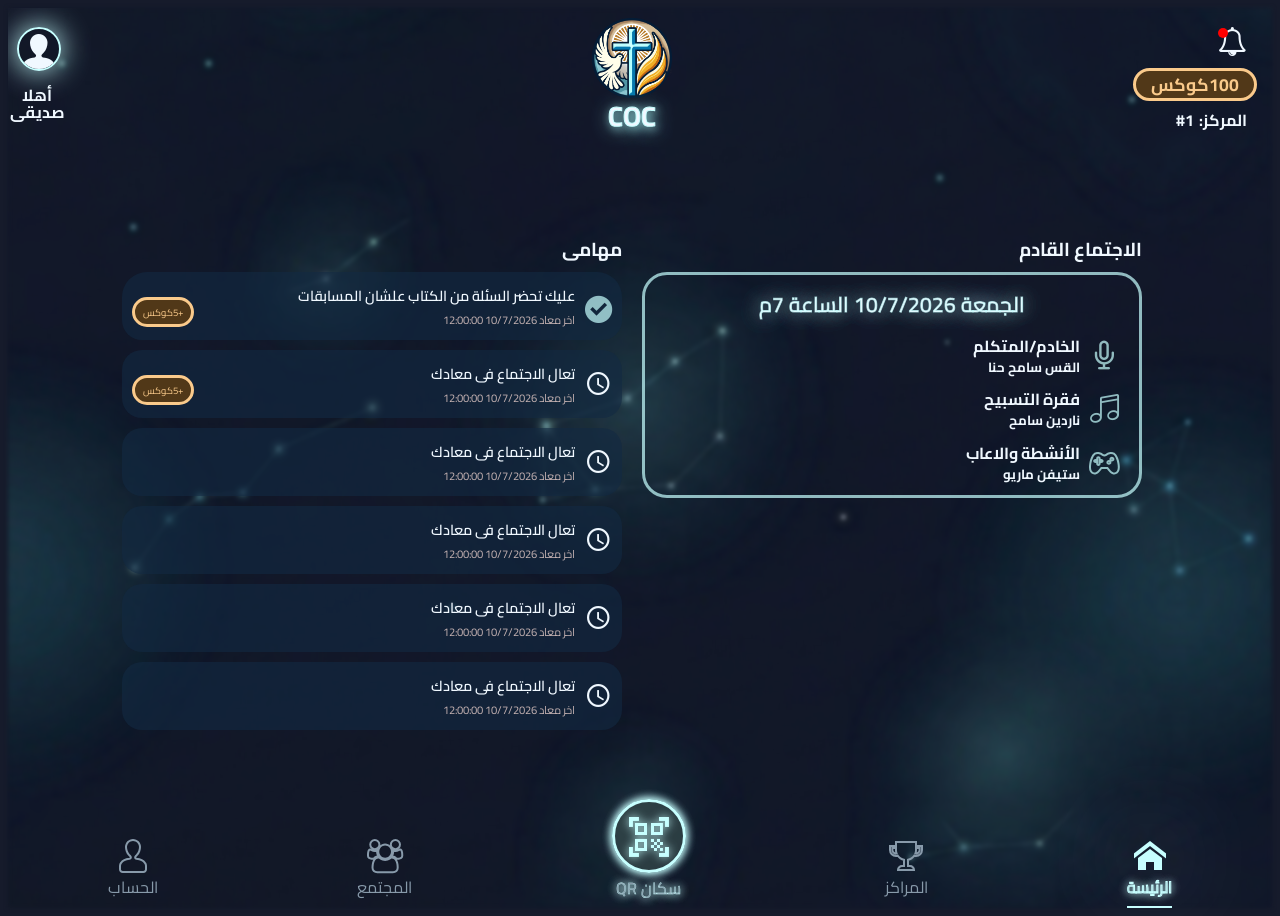
==== index.html @ 195e70ab "split pages separate each page in single file and reorder the code to match the new changes some upd" ====
<!DOCTYPE html>
<html lang="en">

<head>
  <meta charset="UTF-8">
  <meta name="viewport" content="width=device-width, initial-scale=1.0, maximum-scale=1.0, user-scalable=no">
  <title>COC Youth Meeting</title>
  <meta lang="ar">
  <meta dir="rtl">
  <link rel="stylesheet" href="assets/css/index.css">
  <link rel="stylesheet" href="assets/icons/style.css">
  <script type="module" src="assets/js/index.js" defer></script>
</head>

<body>
  <section id="MainContainer">
    <homePage id="homePage">
      <header>
        <div>
          <div id="userProfilePic" class="icon-user">
            <img src="" alt="user profile picture" hidden>
          </div>
          <h2 id="welcome-name-header">أهلا <div id='userName'>صديقى</div>
          </h2>
        </div>
        <div>
          <img src="assets/pic/new coc logo.png" alt="coc logo">
          <h2>COC</h2>
        </div>
        <div>
          <div class="icon-bell unreaded" id="notificationIcon"></div>
          <div id="notificationContainer">
            <h4>الاشعارات</h4>
            <div id="notifications">
              <div class="notification unreaded">
                <div class="icon-bell"></div>
                <div class="notficationData">
                  <h5>متنساش معاد الاجتماع</h5>
                  <p>الاجتماع المرة الجاية الساعة 7 متتاخرش وهات اصحابك عندنا فقرة تسبيح وصلاه وكلمة وكمان انشطة والعاب
                    ونطلع النادى بعد الاجتماع</p>
                  <p>3/6/2005 12:00:00pm</p>
                </div>
              </div>
              <div class="notification">
                <div class="icon-bell"></div>
                <div class="notficationData">
                  <h5>متنساش معاد الاجتماع النهاردة ما تتأخرش</h5>
                  <p>الاجتماع المرة الجاية الساعة 7 متتاخرش وهات اصحابك عندنا فقرة تسبيح وصلاه وكلمة وكمان انشطة والعاب
                    ونطلع النادى بعد الاجتماع</p>
                  <p>3/6/2005 12:00:00pm</p>
                </div>
              </div>
              <div class="notification unreaded">
                <div class="icon-bell"></div>
                <div class="notficationData">
                  <h5>متنساش معاد الاجتماع</h5>
                  <p>الاجتماع المرة الجاية الساعة 7 متتاخرش وهات اصحابك عندنا فقرة تسبيح وصلاه وكلمة وكمان انشطة والعاب
                    ونطلع النادى بعد الاجتماع</p>
                  <p>3/6/2005 12:00:00pm</p>
                </div>
              </div>
              <div class="notification">
                <div class="icon-bell"></div>
                <div class="notficationData">
                  <h5>متنساش معاد الاجتماع</h5>
                  <p>الاجتماع المرة الجاية الساعة 7 متتاخرش وهات اصحابك عندنا فقرة تسبيح وصلاه وكلمة وكمان انشطة والعاب
                    ونطلع النادى بعد الاجتماع</p>
                  <p>3/6/2005 12:00:00pm</p>
                </div>
              </div>
              <div class="notification">
                <div class="icon-bell"></div>
                <div class="notficationData">
                  <h5>متنساش معاد الاجتماع</h5>
                  <p>الاجتماع المرة الجاية الساعة 7 متتاخرش وهات اصحابك عندنا فقرة تسبيح وصلاه وكلمة وكمان انشطة والعاب
                    ونطلع النادى بعد الاجتماع</p>
                  <p>3/6/2005 12:00:00pm</p>
                </div>
              </div>
            </div>
          </div>
          <h2 id="cocsNoDiv">
            <div id="cocsNo">100</div> كوكس
          </h2>
          <h3 id="userPlaceDiv">المركز: <div id="userPlace">#1</div>
          </h3>
        </div>
      </header>
      <section id="nextFriday">
        <h1>الاجتماع القادم</h1>
        <div id="nextMeetingSection">
          <div id="nextMeetingTime">الجمعة 10/7/2026 الساعة 7م</div>
          <div id="talkingPastorSection">
            <div class="icon-mic"></div>
            <div class="nextMeetingDetail">
              <h4>الخادم/المتكلم</h4>
              <h5>القس سامح حنا</h5>
            </div>
          </div>
          <div id="singerSection">
            <div class="icon-music"></div>
            <div class="nextMeetingDetail">
              <h4>فقرة التسبيح</h4>
              <h5>ناردين سامح</h5>
            </div>
          </div>
          <div id="gamerSection">
            <div class="icon-gamepad"></div>
            <div class="nextMeetingDetail">
              <h4>الأنشطة والالعاب</h4>
              <h5>ستيفن ماريو</h5>
            </div>
          </div>
        </div>
      </section>
      <section id="myTasks">
        <h1>مهامي</h1>
        <div id="tasksSection">
          <div class="task"
            data-description="          Lorem ipsum dolor sit amet consectetur adipisicing elit. Quae quaerat excepturi natus, numquam ullam vel. Laborum voluptas placeat saepe doloremque non explicabo harum error nisi veritatis accusantium maiores quibusdam suscipit reprehenderit asperiores, a inventore labore nostrum impedit ipsa hic obcaecati officiis aliquid soluta? Cumque odio provident quis. Accusamus numquam excepturi, atque perferendis vel vitae minus libero earum ea iste sequi veritatis, dolores similique mollitia placeat, perspiciatis soluta quibusdam beatae sunt dolorem odit facere! Hic officiis saepe id eveniet consequuntur itaque ipsa quia deserunt voluptas a perspiciatis quam reiciendis pariatur numquam aliquid nihil nulla voluptatem quasi, expedita culpa in quidem nisi voluptatum sequi. Repellat earum cumque sed perspiciatis aspernatur officia quasi amet laborum, obcaecati nobis culpa exercitationem quibusdam omnis? Possimus culpa blanditiis impedit animi ullam facilis iure nulla magni nobis"
            data-btnName="lets go" data-btnValue="hello">
            <div class="icon-done"></div>
            <div class="taskDetails">
              <div class="taskTitle">عليك تحضر السئلة من الكتاب علشان المسابقات</div>
              <div class="taskTime">اخر معاد 10/7/2026 12:00:00</div>
            </div>
            <div class="taskReward"><span>+5</span><span>كوكس</span></div>
          </div>
          <div class="task" data-btnvalue="hello">
            <div class="icon-time"></div>
            <div class="taskDetails">
              <div class="taskTitle">تعال الاجتماع فى معادك</div>
              <div class="taskTime">اخر معاد 10/7/2026 12:00:00</div>
            </div>
            <div class="taskReward"><span>+5</span><span>كوكس</span></div>
          </div>
          <div class="task">
            <div class="icon-time"></div>
            <div class="taskDetails">
              <div class="taskTitle">تعال الاجتماع فى معادك</div>
              <div class="taskTime">اخر معاد 10/7/2026 12:00:00</div>
            </div>
          </div>
          <div class="task">
            <div class="icon-time"></div>
            <div class="taskDetails">
              <div class="taskTitle">تعال الاجتماع فى معادك</div>
              <div class="taskTime">اخر معاد 10/7/2026 12:00:00</div>
            </div>
          </div>
          <div class="task">
            <div class="icon-time"></div>
            <div class="taskDetails">
              <div class="taskTitle">تعال الاجتماع فى معادك</div>
              <div class="taskTime">اخر معاد 10/7/2026 12:00:00</div>
            </div>
          </div>
          <div class="task">
            <div class="icon-time"></div>
            <div class="taskDetails">
              <div class="taskTitle">تعال الاجتماع فى معادك</div>
              <div class="taskTime">اخر معاد 10/7/2026 12:00:00</div>
            </div>
          </div>
        </div>
      </section>
    </homePage>
    <rankPage id="rankPage">
      
    </rankPage>
    <comunityPage id="comunityPage">
     
    </comunityPage>
    <profilePage id="profilePage">
      
    </profilePage>
  </section>
  <footer id="footer">
    <div id="selectedArea"></div>
    <section id="footerContainer">
      <a href="#homePage" id="homePageFooter" class="selected">
        <div class="icon-home"></div>
        <p>الرئيسية</p>
      </a>
      <a href="#rankPage" id="rankPageFooter">
        <div class="icon-trophy"></div>
        <p>المراكز</p>
      </a>
      <a id="qrScanFooter">
        <div class="icon-qr"></div>
        <p>سكان QR</p>
      </a>
      <a href="#comunityPage" id="comunityPageFooter">
        <div class="icon-comunity"></div>
        <p>المجتمع</p>
      </a>
      <a href="#profilePage" id="profilePageFooter">
        <div class="icon-user"></div>
        <p>الحساب</p>
      </a>
    </section>
  </footer>
</body>

</html>
---- assets/css/index.css ----
@import url(../icons/style.css);
@import url(./homePage.css);
@import url(./rankPage.css);
@import url(./comunityPage.css);
@import url(./profilePage.css);

@font-face {
  font-family: 'cairo';
  src: url('../fonts/Cairo.ttf') format('truetype');
  font-weight: 200 900;
}

:root {
  --main-direction: rtl;
  --text-color: aliceblue;
  --design-blue: rgba(199, 255, 255, 0.705);
}

button,
a,
input,
[role="button"] {
  -webkit-tap-highlight-color: transparent;
  -webkit-touch-callout: none;
}
button{
  background-color: transparent;
  border: none;
}

* {
  font-family: 'cairo', sans-serif, serif;
  color: var(--text-color);
  box-sizing: border-box;
  color: var(--text-color);
}
input{
  background-color: transparent;
  border: var(--design-blue) solid;
  border-radius: 10px;
}
::-webkit-scrollbar{
  width: 7px;
  height: 7px;
}
::-webkit-scrollbar-track {
  background-color: rgba(19, 43, 68, 0.1);
  border-radius: 10px;
}

::-webkit-scrollbar-thumb {
  background-color: var(--design-blue);
  border-radius: 10px;
}
::-webkit-scrollbar-thumb:hover {
  background-color: rgb(199, 255, 255, .6);
}
::-webkit-scrollbar-corner{
  background-color: transparent;
}

img {
  height: 100%;
}

body {
  background-color: rgb(22, 27, 43);
  overflow: hidden;
  position: relative;
  display: flex;
  flex-direction: column;
  height: 100dvh;
}


/* #region pages settings */
body>section#MainContainer {
  display: flex;
  overflow-x: scroll;
  scrollbar-width: none;
  flex: 1;
  scroll-snap-type: x mandatory;
  direction: var(--main-direction);
}
section#MainContainer::before {
  content: '';
  position: absolute;
  width: 100%;
  height: 100%;
  top: 0;
  left: 0;
  background-size: cover;
  background-image: url(../pic/background.png);
  background-repeat: no-repeat;
  background-origin: border-box;
  backdrop-filter: blur(2px);
  filter: blur(2px);
  z-index: -10;
  overflow: hidden;
}

body>section#MainContainer>* {
  min-width: 100dvw;
  max-width: 100dvw;
  height: 100%;
  min-height: 0;
  overflow-y: scroll;
  scrollbar-width: none;
  position: relative;
  scroll-snap-align: start;
  scroll-snap-stop: always;
  direction: ltr;
}
/* #endregion */

/* #region footer */
footer {
  position: relative;
  height: 80px;
  flex-shrink: 0;
  min-width: 100%;
  direction: var(--main-direction);
}

footer>#selectedArea {
  width: 41px;
  height: 80px;
  position: absolute;
  content: '';
  top: 0;
  left: 0;
  transition: .5s;
}

footer>#footerContainer {
  display: flex;
  justify-content: space-around;
  max-height: 75px;
  margin-top: 5px;
  position: absolute;
  width: 100%;
  height: 100%;
  bottom: 0;
}

footer>#footerContainer>a {
  display: flex;
  flex-direction: column;
  justify-content: center;
  align-items: center;
  position: relative;
  cursor: pointer;
  text-decoration: none;
}

footer>#footerContainer>a>div {
  font-size: 2rem;
  -webkit-text-stroke: 2px rgb(136, 154, 170);
  color: transparent;
  transition: .5s;
}

footer>#footerContainer>a>p {
  margin: 0;
  color: rgb(136, 154, 170);
  direction: var(--main-direction);
  transition: .5s;
}

footer>#footerContainer>a:nth-child(3)>div {
  position: relative;
  top: -20px;
  font-size: 3rem;
  border-radius: 50%;
  border: rgb(199, 255, 255) solid;
  padding: 10px;
  -webkit-text-stroke: 0;
  color: rgb(199, 255, 255);
  box-shadow: 0 0 10px rgb(199, 255, 255), 0 0 10px rgb(199, 255, 255);
  text-shadow: 0 0 10px rgb(199, 255, 255);
  background-color: rgba(58, 78, 78, 0.644);
}

footer>#footerContainer>a:nth-child(3)>p {
  position: relative;
  bottom: 20px;
  -webkit-text-stroke: .3px rgb(199, 255, 255);
  text-shadow: 0 0 10px rgb(199, 255, 255), 0 0 10px rgb(199, 255, 255);
}

footer>#footerContainer>a.selected>div {
  -webkit-text-stroke: 0;
  color: rgb(199, 255, 255);
  text-shadow: 0 0 10px rgb(199, 255, 255), 0 0 10px rgb(199, 255, 255);
  text-shadow: 0 0 100px rgb(199, 255, 255);
}

footer>#footerContainer>a.selected>p {
  -webkit-text-stroke: 1px rgb(199, 255, 255);
  text-shadow: 0 0 10px rgb(199, 255, 255), 0 0 10px rgb(199, 255, 255);
}

/* #endregion */
---- assets/icons/style.css ----
@font-face {
  font-family: 'icomoon';
  src:  url('fonts/icomoon.eot?gasbn4');
  src:  url('fonts/icomoon.eot?gasbn4#iefix') format('embedded-opentype'),
    url('fonts/icomoon.ttf?gasbn4') format('truetype'),
    url('fonts/icomoon.woff?gasbn4') format('woff'),
    url('fonts/icomoon.svg?gasbn4#icomoon') format('svg');
  font-weight: normal;
  font-style: normal;
  font-display: block;
}

[class^="icon-"], [class*=" icon-"] {
  /* use !important to prevent issues with browser extensions that change fonts */
  font-family: 'icomoon' !important;
  speak: never;
  font-style: normal;
  font-weight: normal;
  font-variant: normal;
  text-transform: none;
  line-height: 1;

  /* Better Font Rendering =========== */
  -webkit-font-smoothing: antialiased;
  -moz-osx-font-smoothing: grayscale;
}

.icon-music:before {
  content: "\e91c";
}
.icon-mail-closed:before {
  content: "\e91f";
}
.icon-lock-rounded-open:before {
  content: "\e924";
}
.icon-lock-rounded-close:before {
  content: "\e925";
}
.icon-calendar:before {
  content: "\e91a";
}
.icon-notice:before {
  content: "\e906";
}
.icon-checkmark:before {
  content: "\e914";
}
.icon-cancel:before {
  content: "\e915";
}
.icon-trash:before {
  content: "\e916";
}
.icon-blocked:before {
  content: "\e917";
}
.icon-paperplane:before {
  content: "\e90e";
}
.icon-eye:before {
  content: "\e911";
}
.icon-eye-off:before {
  content: "\e921";
}
.icon-lock:before {
  content: "\e922";
}
.icon-mic:before {
  content: "\e91d";
}
.icon-phone:before {
  content: "\e920";
}
.icon-color_palet:before {
  content: "\e927";
}
.icon-arrow-back:before {
  content: "\e926";
}
.icon-language:before {
  content: "\e923";
}
.icon-qr:before {
  content: "\e91e";
}
.icon-plus1:before {
  content: "\e91b";
}
.icon-camera:before {
  content: "\e910";
}
.icon-play:before {
  content: "\e905";
}
.icon-time:before {
  content: "\e90a";
}
.icon-timer:before {
  content: "\e90b";
}
.icon-leaderboard:before {
  content: "\e90c";
}
.icon-task:before {
  content: "\e907";
}
.icon-users:before {
  content: "\e913";
}
.icon-gear:before {
  content: "\f013";
}
.icon-bell:before {
  content: "\f0a2";
}
.icon-comunity:before {
  content: "\f0c0";
}
.icon-private:before {
  content: "\f21b";
}
.icon-star:before {
  content: "\f005";
}
.icon-edit:before {
  content: "\f044";
}
.icon-refresh:before {
  content: "\f021";
}
.icon-exit:before {
  content: "\f08b";
}
.icon-pause:before {
  content: "\f144";
}
.icon-history:before {
  content: "\f1da";
}
.icon-trophy:before {
  content: "\e99e";
}
.icon-man-woman:before {
  content: "\e9de";
}
.icon-home:before {
  content: "\e900";
}
.icon-pencil:before {
  content: "\e919";
}
.icon-coin:before {
  content: "\e93c";
}
.icon-credit-card:before {
  content: "\e93f";
}
.icon-user-approved:before {
  content: "\e975";
}
.icon-spinner:before {
  content: "\e984";
}
.icon-tongue:before {
  content: "\e9e3";
}
.icon-info:before {
  content: "\ea0c";
}
.icon-done:before {
  content: "\e908";
}
.icon-missed:before {
  content: "\e909";
}
.icon-plus:before {
  content: "\e912";
}
.icon-minus:before {
  content: "\e90f";
}
.icon-gamepad:before {
  content: "\e901";
}
.icon-search:before {
  content: "\e90d";
}
.icon-user:before {
  content: "\e902";
}
.icon-user1:before {
  content: "\e903";
}
.icon-user2:before {
  content: "\e904";
}
.icon-actionDots:before {
  content: "\e918";
}
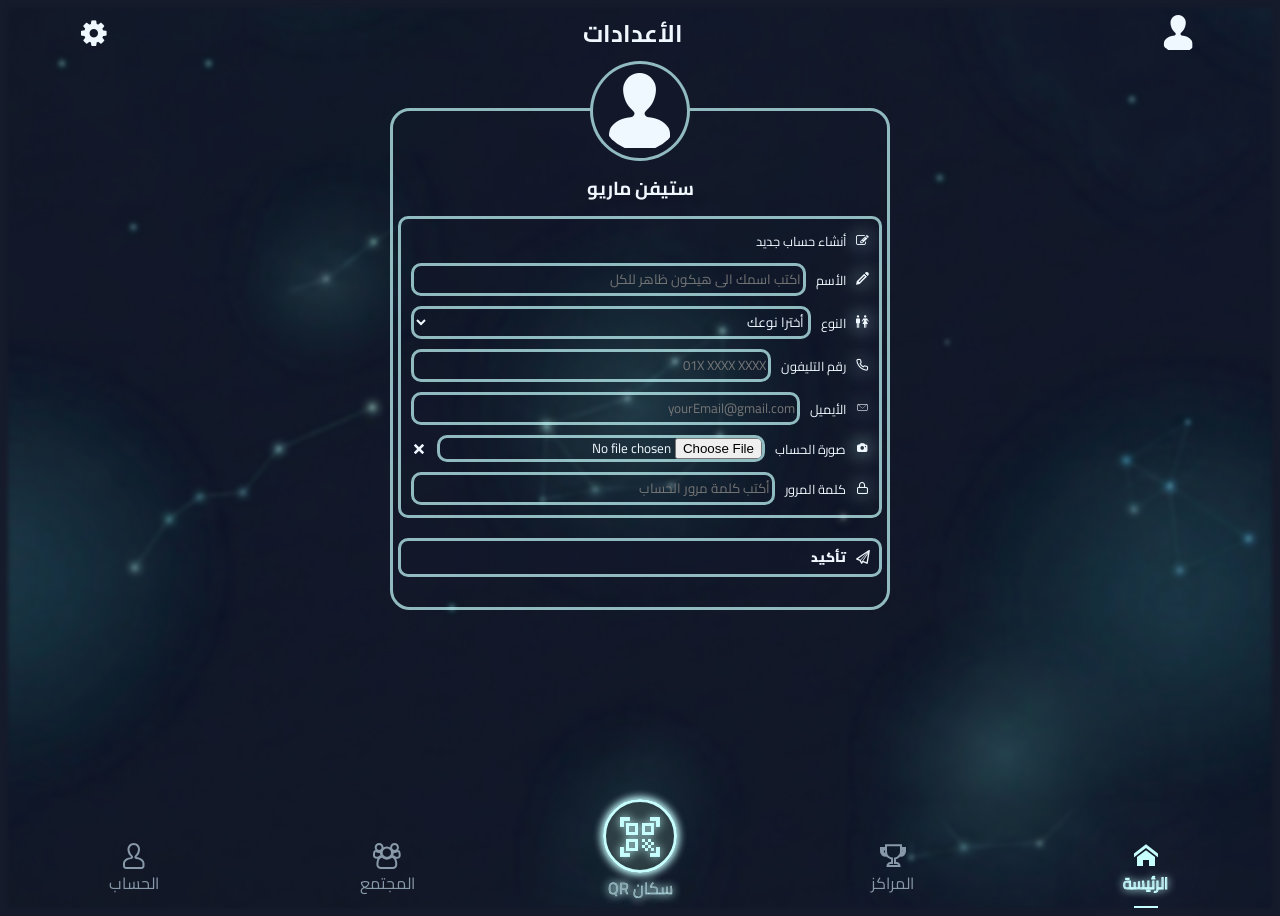
==== commit 1f1ea32f: "separate home page some style fixes add loading before drawing pages" ====
--- a/index.html
+++ b/index.html
@@ -15,164 +15,28 @@
 <body>
   <section id="MainContainer">
     <homePage id="homePage">
-      <header>
-        <div>
-          <div id="userProfilePic" class="icon-user">
-            <img src="" alt="user profile picture" hidden>
-          </div>
-          <h2 id="welcome-name-header">أهلا <div id='userName'>صديقى</div>
-          </h2>
-        </div>
-        <div>
-          <img src="assets/pic/new coc logo.png" alt="coc logo">
-          <h2>COC</h2>
-        </div>
-        <div>
-          <div class="icon-bell unreaded" id="notificationIcon"></div>
-          <div id="notificationContainer">
-            <h4>الاشعارات</h4>
-            <div id="notifications">
-              <div class="notification unreaded">
-                <div class="icon-bell"></div>
-                <div class="notficationData">
-                  <h5>متنساش معاد الاجتماع</h5>
-                  <p>الاجتماع المرة الجاية الساعة 7 متتاخرش وهات اصحابك عندنا فقرة تسبيح وصلاه وكلمة وكمان انشطة والعاب
-                    ونطلع النادى بعد الاجتماع</p>
-                  <p>3/6/2005 12:00:00pm</p>
-                </div>
-              </div>
-              <div class="notification">
-                <div class="icon-bell"></div>
-                <div class="notficationData">
-                  <h5>متنساش معاد الاجتماع النهاردة ما تتأخرش</h5>
-                  <p>الاجتماع المرة الجاية الساعة 7 متتاخرش وهات اصحابك عندنا فقرة تسبيح وصلاه وكلمة وكمان انشطة والعاب
-                    ونطلع النادى بعد الاجتماع</p>
-                  <p>3/6/2005 12:00:00pm</p>
-                </div>
-              </div>
-              <div class="notification unreaded">
-                <div class="icon-bell"></div>
-                <div class="notficationData">
-                  <h5>متنساش معاد الاجتماع</h5>
-                  <p>الاجتماع المرة الجاية الساعة 7 متتاخرش وهات اصحابك عندنا فقرة تسبيح وصلاه وكلمة وكمان انشطة والعاب
-                    ونطلع النادى بعد الاجتماع</p>
-                  <p>3/6/2005 12:00:00pm</p>
-                </div>
-              </div>
-              <div class="notification">
-                <div class="icon-bell"></div>
-                <div class="notficationData">
-                  <h5>متنساش معاد الاجتماع</h5>
-                  <p>الاجتماع المرة الجاية الساعة 7 متتاخرش وهات اصحابك عندنا فقرة تسبيح وصلاه وكلمة وكمان انشطة والعاب
-                    ونطلع النادى بعد الاجتماع</p>
-                  <p>3/6/2005 12:00:00pm</p>
-                </div>
-              </div>
-              <div class="notification">
-                <div class="icon-bell"></div>
-                <div class="notficationData">
-                  <h5>متنساش معاد الاجتماع</h5>
-                  <p>الاجتماع المرة الجاية الساعة 7 متتاخرش وهات اصحابك عندنا فقرة تسبيح وصلاه وكلمة وكمان انشطة والعاب
-                    ونطلع النادى بعد الاجتماع</p>
-                  <p>3/6/2005 12:00:00pm</p>
-                </div>
-              </div>
-            </div>
-          </div>
-          <h2 id="cocsNoDiv">
-            <div id="cocsNo">100</div> كوكس
-          </h2>
-          <h3 id="userPlaceDiv">المركز: <div id="userPlace">#1</div>
-          </h3>
-        </div>
-      </header>
-      <section id="nextFriday">
-        <h1>الاجتماع القادم</h1>
-        <div id="nextMeetingSection">
-          <div id="nextMeetingTime">الجمعة 10/7/2026 الساعة 7م</div>
-          <div id="talkingPastorSection">
-            <div class="icon-mic"></div>
-            <div class="nextMeetingDetail">
-              <h4>الخادم/المتكلم</h4>
-              <h5>القس سامح حنا</h5>
-            </div>
-          </div>
-          <div id="singerSection">
-            <div class="icon-music"></div>
-            <div class="nextMeetingDetail">
-              <h4>فقرة التسبيح</h4>
-              <h5>ناردين سامح</h5>
-            </div>
-          </div>
-          <div id="gamerSection">
-            <div class="icon-gamepad"></div>
-            <div class="nextMeetingDetail">
-              <h4>الأنشطة والالعاب</h4>
-              <h5>ستيفن ماريو</h5>
-            </div>
-          </div>
-        </div>
-      </section>
-      <section id="myTasks">
-        <h1>مهامي</h1>
-        <div id="tasksSection">
-          <div class="task"
-            data-description="          Lorem ipsum dolor sit amet consectetur adipisicing elit. Quae quaerat excepturi natus, numquam ullam vel. Laborum voluptas placeat saepe doloremque non explicabo harum error nisi veritatis accusantium maiores quibusdam suscipit reprehenderit asperiores, a inventore labore nostrum impedit ipsa hic obcaecati officiis aliquid soluta? Cumque odio provident quis. Accusamus numquam excepturi, atque perferendis vel vitae minus libero earum ea iste sequi veritatis, dolores similique mollitia placeat, perspiciatis soluta quibusdam beatae sunt dolorem odit facere! Hic officiis saepe id eveniet consequuntur itaque ipsa quia deserunt voluptas a perspiciatis quam reiciendis pariatur numquam aliquid nihil nulla voluptatem quasi, expedita culpa in quidem nisi voluptatum sequi. Repellat earum cumque sed perspiciatis aspernatur officia quasi amet laborum, obcaecati nobis culpa exercitationem quibusdam omnis? Possimus culpa blanditiis impedit animi ullam facilis iure nulla magni nobis"
-            data-btnName="lets go" data-btnValue="hello">
-            <div class="icon-done"></div>
-            <div class="taskDetails">
-              <div class="taskTitle">عليك تحضر السئلة من الكتاب علشان المسابقات</div>
-              <div class="taskTime">اخر معاد 10/7/2026 12:00:00</div>
-            </div>
-            <div class="taskReward"><span>+5</span><span>كوكس</span></div>
-          </div>
-          <div class="task" data-btnvalue="hello">
-            <div class="icon-time"></div>
-            <div class="taskDetails">
-              <div class="taskTitle">تعال الاجتماع فى معادك</div>
-              <div class="taskTime">اخر معاد 10/7/2026 12:00:00</div>
-            </div>
-            <div class="taskReward"><span>+5</span><span>كوكس</span></div>
-          </div>
-          <div class="task">
-            <div class="icon-time"></div>
-            <div class="taskDetails">
-              <div class="taskTitle">تعال الاجتماع فى معادك</div>
-              <div class="taskTime">اخر معاد 10/7/2026 12:00:00</div>
-            </div>
-          </div>
-          <div class="task">
-            <div class="icon-time"></div>
-            <div class="taskDetails">
-              <div class="taskTitle">تعال الاجتماع فى معادك</div>
-              <div class="taskTime">اخر معاد 10/7/2026 12:00:00</div>
-            </div>
-          </div>
-          <div class="task">
-            <div class="icon-time"></div>
-            <div class="taskDetails">
-              <div class="taskTitle">تعال الاجتماع فى معادك</div>
-              <div class="taskTime">اخر معاد 10/7/2026 12:00:00</div>
-            </div>
-          </div>
-          <div class="task">
-            <div class="icon-time"></div>
-            <div class="taskDetails">
-              <div class="taskTitle">تعال الاجتماع فى معادك</div>
-              <div class="taskTime">اخر معاد 10/7/2026 12:00:00</div>
-            </div>
-          </div>
-        </div>
-      </section>
+      <div class="loadingContainer">
+        <div class="icon-spinner"></div>
+        <div class="loadingText"></div>
+      </div>
     </homePage>
     <rankPage id="rankPage">
-      
+      <div class="loadingContainer">
+        <div class="icon-spinner"></div>
+        <div class="loadingText"></div>
+      </div>
     </rankPage>
     <comunityPage id="comunityPage">
-     
+      <div class="loadingContainer">
+        <div class="icon-spinner"></div>
+        <div class="loadingText"></div>
+      </div>
     </comunityPage>
     <profilePage id="profilePage">
-      
+      <div class="loadingContainer">
+        <div class="icon-spinner"></div>
+        <div class="loadingText"></div>
+      </div>
     </profilePage>
   </section>
   <footer id="footer">
--- a/assets/css/index.css
+++ b/assets/css/index.css
@@ -16,9 +16,7 @@
   --design-blue: rgba(199, 255, 255, 0.705);
 }
 
-button,
-a,
-input,
+button, a, input,
 [role="button"] {
   -webkit-tap-highlight-color: transparent;
   -webkit-touch-callout: none;
@@ -100,8 +98,8 @@
 }
 
 body>section#MainContainer>* {
-  min-width: 100dvw;
-  max-width: 100dvw;
+  min-width: 100%;
+  max-width: 100%;
   height: 100%;
   min-height: 0;
   overflow-y: scroll;
@@ -111,6 +109,56 @@
   scroll-snap-stop: always;
   direction: ltr;
 }
+/* #endregion */
+
+/* #region Loading */
+.loadingContainer{
+  position: absolute;
+  width: 100%;
+  height: 100%;
+  display: flex;
+  flex-direction: column;
+  justify-content: center;
+  align-items: center;
+}
+.icon-spinner{
+  font-size: 3rem;
+  transition: 500ms;
+  animation: spinnerLoading 1s linear infinite;
+}
+.loadingContainer .loadingText::after{
+  content: '';
+  width: 100%;
+  height: fit-content;
+  font-size: 1.5rem;
+  animation: loadingText 5s linear infinite;
+}
+
+@keyframes spinnerLoading {
+  0%{
+    transform: rotate(0deg);
+  }100%{
+    transform: rotate(360deg);
+  }
+}
+@keyframes loadingText {
+  0%{
+    content: 'Loading';
+  }16.66%{
+    content: 'Loading .';
+  }33.33%{
+    content: 'Loading . .';
+  }50%{
+    content: 'Loading . . .';
+  }66.66%{
+    content: 'Loading . .';
+  }83.33%{
+    content: 'Loading .';
+  }100%{
+    content: 'Loading';
+  }
+}
+
 /* #endregion */
 
 /* #region footer */
@@ -151,10 +199,11 @@
   position: relative;
   cursor: pointer;
   text-decoration: none;
+  width: 24px;
 }
 
 footer>#footerContainer>a>div {
-  font-size: 2rem;
+  font-size: 24px;
   -webkit-text-stroke: 2px rgb(136, 154, 170);
   color: transparent;
   transition: .5s;
@@ -179,11 +228,13 @@
   box-shadow: 0 0 10px rgb(199, 255, 255), 0 0 10px rgb(199, 255, 255);
   text-shadow: 0 0 10px rgb(199, 255, 255);
   background-color: rgba(58, 78, 78, 0.644);
+  width: max-content;
 }
 
 footer>#footerContainer>a:nth-child(3)>p {
   position: relative;
   bottom: 20px;
+  white-space: nowrap;
   -webkit-text-stroke: .3px rgb(199, 255, 255);
   text-shadow: 0 0 10px rgb(199, 255, 255), 0 0 10px rgb(199, 255, 255);
 }
--- a/assets/icons/style.css
+++ b/assets/icons/style.css
@@ -1,10 +1,10 @@
 @font-face {
   font-family: 'icomoon';
-  src:  url('fonts/icomoon.eot?gasbn4');
-  src:  url('fonts/icomoon.eot?gasbn4#iefix') format('embedded-opentype'),
-    url('fonts/icomoon.ttf?gasbn4') format('truetype'),
-    url('fonts/icomoon.woff?gasbn4') format('woff'),
-    url('fonts/icomoon.svg?gasbn4#icomoon') format('svg');
+  src:  url('fonts/icomoon.eot?pswkhc');
+  src:  url('fonts/icomoon.eot?pswkhc#iefix') format('embedded-opentype'),
+    url('fonts/icomoon.ttf?pswkhc') format('truetype'),
+    url('fonts/icomoon.woff?pswkhc') format('woff'),
+    url('fonts/icomoon.svg?pswkhc#icomoon') format('svg');
   font-weight: normal;
   font-style: normal;
   font-display: block;
@@ -58,6 +58,12 @@
 .icon-paperplane:before {
   content: "\e90e";
 }
+.icon-login:before {
+  content: "\e928";
+}
+.icon-actionDots:before {
+  content: "\e918";
+}
 .icon-eye:before {
   content: "\e911";
 }
@@ -139,6 +145,9 @@
 .icon-history:before {
   content: "\f1da";
 }
+.icon-spinner:before {
+  content: "\e982";
+}
 .icon-trophy:before {
   content: "\e99e";
 }
@@ -160,9 +169,6 @@
 .icon-user-approved:before {
   content: "\e975";
 }
-.icon-spinner:before {
-  content: "\e984";
-}
 .icon-tongue:before {
   content: "\e9e3";
 }
@@ -196,6 +202,3 @@
 .icon-user2:before {
   content: "\e904";
 }
-.icon-actionDots:before {
-  content: "\e918";
-}
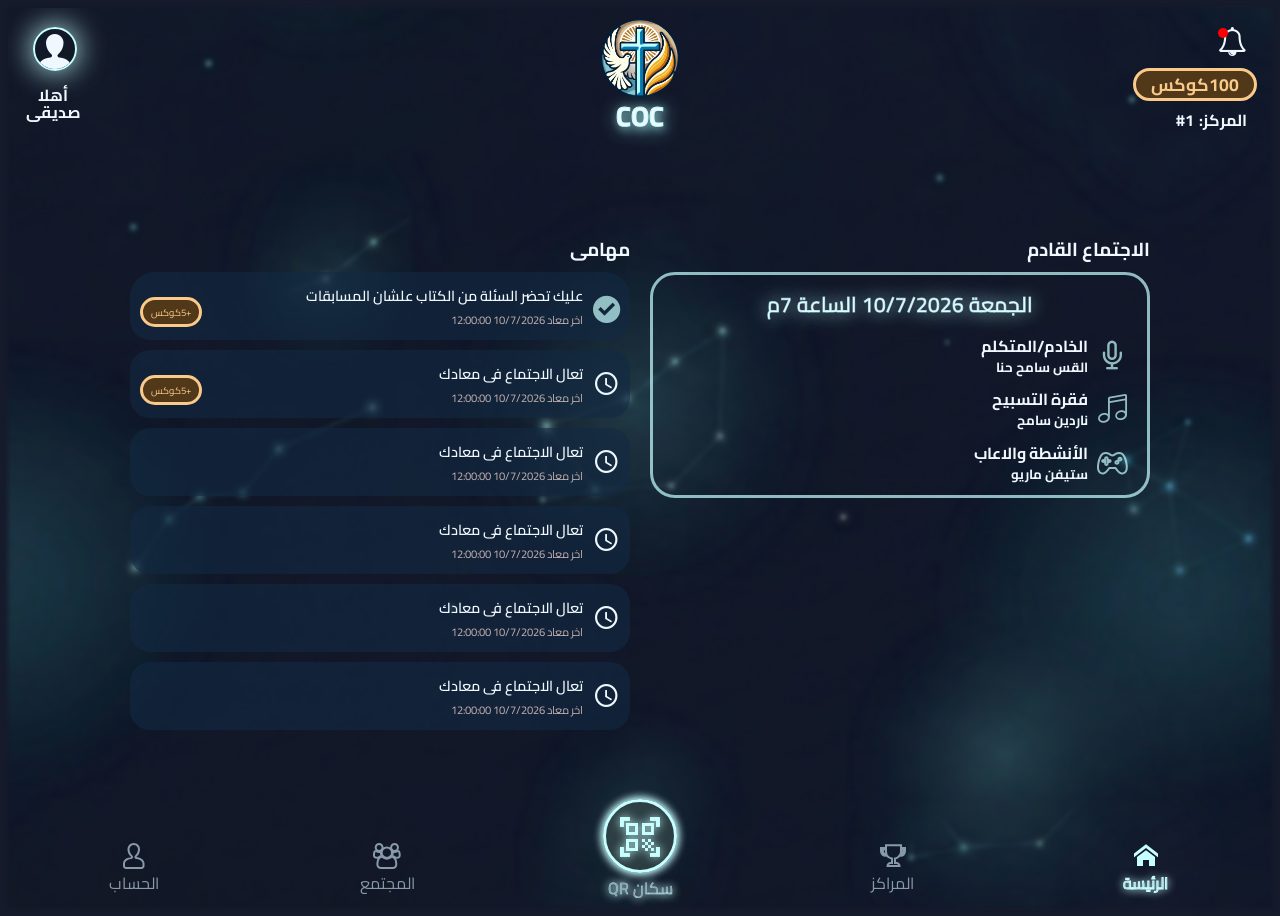
==== commit 381fe021: "QR Code and Profile page qr code qr code is now ready for reading camera qr and retuning its value r" ====
--- a/index.html
+++ b/index.html
@@ -10,9 +10,11 @@
   <link rel="stylesheet" href="assets/css/index.css">
   <link rel="stylesheet" href="assets/icons/style.css">
   <script type="module" src="assets/js/index.js" defer></script>
+  <script src="assets/js/qrcode-scanner.js" defer></script>
 </head>
 
 <body>
+  <section id="qrcodePage"><div class="icon-cancel" id="cancelQrBtn"></div></section>
   <section id="MainContainer">
     <homePage id="homePage">
       <div class="loadingContainer">
--- a/assets/css/index.css
+++ b/assets/css/index.css
@@ -251,4 +251,107 @@
   text-shadow: 0 0 10px rgb(199, 255, 255), 0 0 10px rgb(199, 255, 255);
 }
 
-/* #endregion */+/* #endregion */
+
+/* #region QR Code */
+#qrcodePage{
+  width: 100%;
+  height: 100%;
+  align-items: center !important;
+  justify-content: center !important;
+  position: absolute;
+  background-color: black;
+  z-index: 10;
+  display: none;
+}
+#qrCodeScanner{
+  max-width: 100%;
+  max-height: 100%;
+  aspect-ratio: 1/1;
+  display: flex;
+  flex-direction: column;
+  justify-content: center;
+  align-items: center;
+  background-color: black;
+  border: none !important;
+}
+#cancelQrBtn{
+  font-size: 3rem;
+  position: absolute;
+  top: 10px;
+  left: 10px;
+  cursor: pointer;
+}
+#qrCodeScanner__scan_region>img{
+  filter: 
+    drop-shadow(2px 0px 0px var(--design-blue))   /* يمين */
+    drop-shadow(-2px 0px 0px var(--design-blue))  /* شمال */
+    drop-shadow(0px 2px 0px var(--design-blue))   /* تحت */
+    drop-shadow(0px -2px 0px var(--design-blue)); /* فوق */
+}
+#html5-qrcode-button-camera-permission{
+  font-size: 1.3rem;
+  color: yellow;
+  font-weight: 700;
+  border: yellow solid;
+  padding: 5px;
+  border-radius: 10px;
+  cursor: pointer;
+}
+#html5-qrcode-button-camera-permission::before, 
+#html5-qrcode-anchor-scan-type-change::before,
+#qrCodeScanner__header_message::before{
+  margin-right: 5px;
+}
+#qrCodeScanner__dashboard_section>div:last-child{
+  display: flex;
+  justify-content: center;
+  width: 100%;
+  position: relative;
+}
+#html5-qrcode-anchor-scan-type-change{
+  font-size: 1.4rem;
+  align-self: center;
+  margin-top: 10px;
+  width: max-content;
+  text-decoration: none !important;
+  border: aliceblue solid;
+  border-radius: 10px;
+  padding: 5px;
+  cursor: pointer;
+  display: block !important;
+}
+#qrCodeScanner__header_message{
+  font-size: 1.5rem !important;
+  font-weight: 900;
+  padding: 10px;
+  border: red solid !important;
+  border-radius: 10px;
+  cursor: default;
+}
+/* select camera */
+#qrCodeScanner__dashboard_section_csr{
+  font-size: 1.5rem;
+}
+#html5-qrcode-select-camera{
+  background-color: transparent;
+  font-size: 1rem;
+}
+#html5-qrcode-select-camera>option{
+  background-color: black;
+}
+#html5-qrcode-button-camera-start, #html5-qrcode-button-camera-stop{
+  font-size: 1rem;
+  color: var(--design-blue);
+  border: var(--design-blue) solid;
+  border-radius: 10px;
+  padding: 5px;
+  cursor: pointer;
+}
+#html5-qrcode-button-camera-stop{
+  color: red;
+  border: red solid;
+  font-weight: 900;
+}
+
+/* #endregion */
--- a/assets/icons/style.css
+++ b/assets/icons/style.css
@@ -1,10 +1,10 @@
 @font-face {
   font-family: 'icomoon';
-  src:  url('fonts/icomoon.eot?pswkhc');
-  src:  url('fonts/icomoon.eot?pswkhc#iefix') format('embedded-opentype'),
-    url('fonts/icomoon.ttf?pswkhc') format('truetype'),
-    url('fonts/icomoon.woff?pswkhc') format('woff'),
-    url('fonts/icomoon.svg?pswkhc#icomoon') format('svg');
+  src:  url('fonts/icomoon.eot?kjf2i5');
+  src:  url('fonts/icomoon.eot?kjf2i5#iefix') format('embedded-opentype'),
+    url('fonts/icomoon.ttf?kjf2i5') format('truetype'),
+    url('fonts/icomoon.woff?kjf2i5') format('woff'),
+    url('fonts/icomoon.svg?kjf2i5#icomoon') format('svg');
   font-weight: normal;
   font-style: normal;
   font-display: block;
@@ -25,6 +25,9 @@
   -moz-osx-font-smoothing: grayscale;
 }
 
+.icon-photo:before {
+  content: "\e929";
+}
 .icon-music:before {
   content: "\e91c";
 }
@@ -52,9 +55,6 @@
 .icon-trash:before {
   content: "\e916";
 }
-.icon-blocked:before {
-  content: "\e917";
-}
 .icon-paperplane:before {
   content: "\e90e";
 }
@@ -154,6 +154,15 @@
 .icon-man-woman:before {
   content: "\e9de";
 }
+.icon-warning:before {
+  content: "\ea07";
+}
+.icon-notification:before {
+  content: "\ea08";
+}
+.icon-blocked:before {
+  content: "\ea0e";
+}
 .icon-home:before {
   content: "\e900";
 }
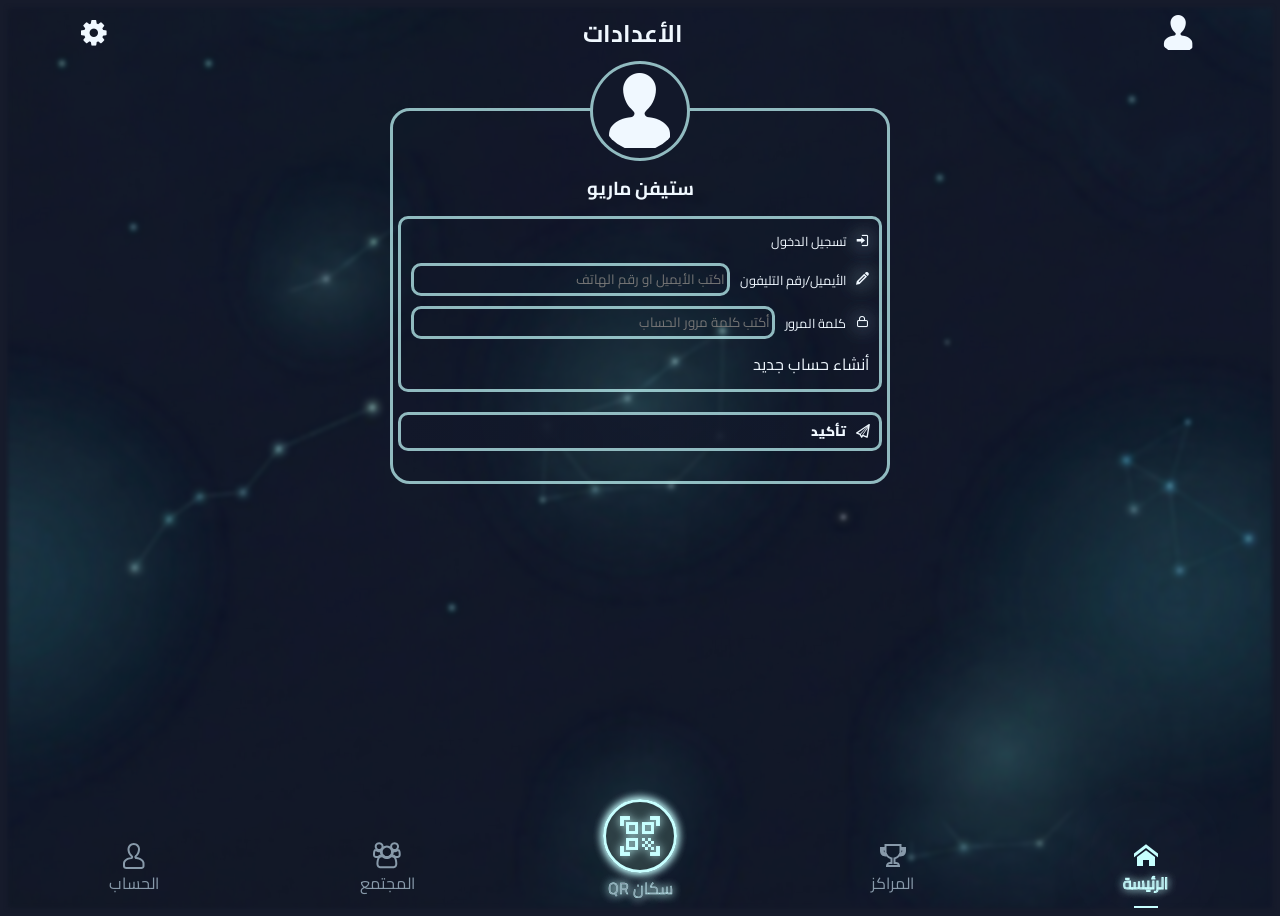
==== commit 0aaeac87: "change icon sorce change to icomoon new aplication" ====
--- a/index.html
+++ b/index.html
@@ -8,9 +8,9 @@
   <meta lang="ar">
   <meta dir="rtl">
   <link rel="stylesheet" href="assets/css/index.css">
-  <link rel="stylesheet" href="assets/icons/style.css">
   <script type="module" src="assets/js/index.js" defer></script>
   <script src="assets/js/qrcode-scanner.js" defer></script>
+  <link rel="stylesheet" href="assets/icons/font/style.css">
 </head>
 
 <body>
@@ -61,7 +61,7 @@
         <p>المجتمع</p>
       </a>
       <a href="#profilePage" id="profilePageFooter">
-        <div class="icon-user"></div>
+        <div class="icon icon-user"></div>
         <p>الحساب</p>
       </a>
     </section>
--- a/assets/css/index.css
+++ b/assets/css/index.css
@@ -1,4 +1,4 @@
-@import url(../icons/style.css);
+@import url(../icons/font/style.css);
 @import url(./homePage.css);
 @import url(./rankPage.css);
 @import url(./comunityPage.css);
--- a/assets/icons/font/style.css
+++ b/assets/icons/font/style.css
@@ -0,0 +1,85 @@
+@font-face {
+  font-family: 'Untitled';
+  src: url('fonts/Untitled.ttf') format('truetype'),
+       url('fonts/Untitled.woff') format('woff'),
+       url('fonts/Untitled.woff2') format('woff2');
+  font-weight: normal;
+  font-style: normal;
+}
+
+[class^="icon-"], [class*=" icon-"] {
+  font-family: 'Untitled' !important;
+  font-style: normal;
+  font-weight: normal;
+  font-variant: normal;
+  text-transform: none;
+  line-height: 1;
+  -webkit-font-smoothing: antialiased;
+  -moz-osx-font-smoothing: grayscale;
+}
+
+.icon-home::before { content: "\e900"; }
+.icon-gamepad::before { content: "\e901"; }
+.icon-user::before { content: "\e902"; }
+.icon-user1::before { content: "\e903"; }
+.icon-user2::before { content: "\e904"; }
+.icon-play::before { content: "\e905"; }
+.icon-notice::before { content: "\e906"; }
+.icon-task::before { content: "\e907"; }
+.icon-done::before { content: "\e908"; }
+.icon-missed::before { content: "\e909"; }
+.icon-time::before { content: "\e90a"; }
+.icon-timer::before { content: "\e90b"; }
+.icon-leaderboard::before { content: "\e90c"; }
+.icon-search::before { content: "\e90d"; }
+.icon-paperplane::before { content: "\e90e"; }
+.icon-minus::before { content: "\e90f"; }
+.icon-camera::before { content: "\e910"; }
+.icon-eye::before { content: "\e911"; }
+.icon-plus::before { content: "\e912"; }
+.icon-users::before { content: "\e913"; }
+.icon-checkmark::before { content: "\e914"; }
+.icon-cancel::before { content: "\e915"; }
+.icon-trash::before { content: "\e916"; }
+.icon-moon::before { content: "\e917"; }
+.icon-actionDots::before { content: "\e918"; }
+.icon-pencil::before { content: "\e919"; }
+.icon-calendar::before { content: "\e91a"; }
+.icon-plus1::before { content: "\e91b"; }
+.icon-music::before { content: "\e91c"; }
+.icon-mic::before { content: "\e91d"; }
+.icon-qr::before { content: "\e91e"; }
+.icon-mail-closed::before { content: "\e91f"; }
+.icon-phone::before { content: "\e920"; }
+.icon-eye-off::before { content: "\e921"; }
+.icon-lock::before { content: "\e922"; }
+.icon-language::before { content: "\e923"; }
+.icon-lock-rounded-open::before { content: "\e924"; }
+.icon-lock-rounded-close::before { content: "\e925"; }
+.icon-arrow-back::before { content: "\e926"; }
+.icon-color_palet::before { content: "\e927"; }
+.icon-login::before { content: "\e928"; }
+.icon-photo::before { content: "\e929"; }
+.icon-sun::before { content: "\e92a"; }
+.icon-view-mood::before { content: "\e92b"; }
+.icon-coin::before { content: "\e93c"; }
+.icon-credit-card::before { content: "\e93f"; }
+.icon-user-approved::before { content: "\e975"; }
+.icon-spinner::before { content: "\e982"; }
+.icon-trophy::before { content: "\e99e"; }
+.icon-man-woman::before { content: "\e9de"; }
+.icon-tongue::before { content: "\e9e3"; }
+.icon-star::before { content: "\f005"; }
+.icon-gear::before { content: "\f013"; }
+.icon-refresh::before { content: "\f021"; }
+.icon-edit::before { content: "\f044"; }
+.icon-exit::before { content: "\f08b"; }
+.icon-bell::before { content: "\f0a2"; }
+.icon-comunity::before { content: "\f0c0"; }
+.icon-pause::before { content: "\f144"; }
+.icon-history::before { content: "\f1da"; }
+.icon-private::before { content: "\f21b"; }
+.icon-warning::before { content: "\ea07"; }
+.icon-notification::before { content: "\ea08"; }
+.icon-info::before { content: "\ea0c"; }
+.icon-blocked::before { content: "\ea0e"; }
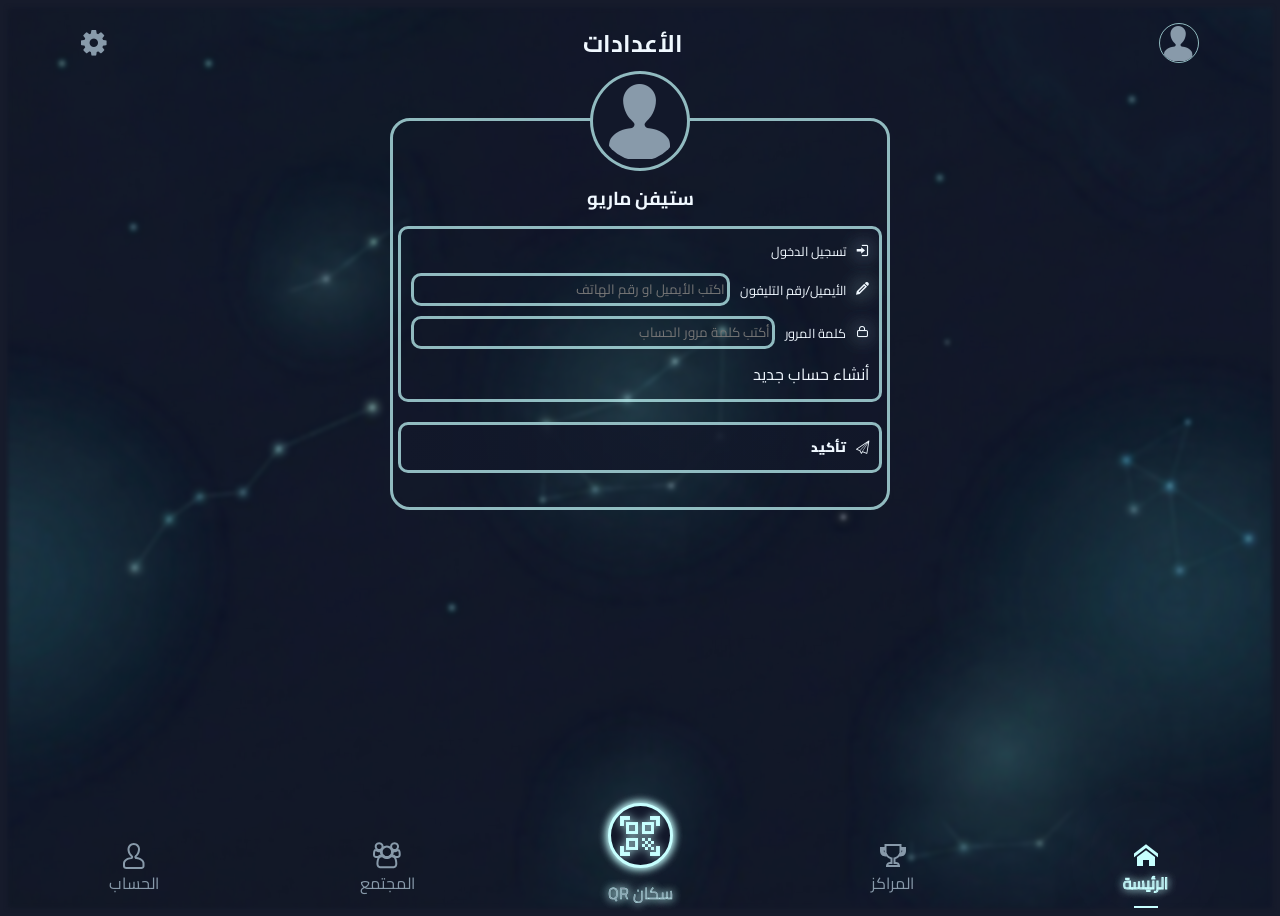
==== commit 38bc7ae1: "update folders structure" ====
--- a/index.html
+++ b/index.html
@@ -9,7 +9,7 @@
   <meta dir="rtl">
   <link rel="stylesheet" href="assets/css/index.css">
   <script type="module" src="assets/js/index.js" defer></script>
-  <script src="assets/js/qrcode-scanner.js" defer></script>
+  <script src="assets/js/tools-js/qrcode-scanner.js" defer></script>
   <link rel="stylesheet" href="assets/icons/font/style.css">
 </head>
 
--- a/assets/css/index.css
+++ b/assets/css/index.css
@@ -9,11 +9,16 @@
   src: url('../fonts/Cairo.ttf') format('truetype');
   font-weight: 200 900;
 }
-
-:root {
-  --main-direction: rtl;
+:root{
   --text-color: aliceblue;
+  --text-color2: rgb(136, 154, 170);
   --design-blue: rgba(199, 255, 255, 0.705);
+  --design-blue2: rgb(199, 255, 255);
+  --background-image: url(../pic/background.png);
+  --background-color: rgb(18, 24, 42);
+  --background-color2: rgba(19, 43, 68);
+  -background-color3: rgba(19, 43, 68, 0.9);
+  --background-color4: rgba(21, 77, 138, 0.336);
 }
 
 button, a, input,
@@ -37,6 +42,7 @@
   border: var(--design-blue) solid;
   border-radius: 10px;
 }
+/* #region scroll bar */
 ::-webkit-scrollbar{
   width: 7px;
   height: 7px;
@@ -56,6 +62,7 @@
 ::-webkit-scrollbar-corner{
   background-color: transparent;
 }
+/* #endregion */
 
 img {
   height: 100%;
@@ -68,6 +75,9 @@
   display: flex;
   flex-direction: column;
   height: 100dvh;
+}
+option{
+  background-color: var(--background-color);
 }
 
 
@@ -88,7 +98,7 @@
   top: 0;
   left: 0;
   background-size: cover;
-  background-image: url(../pic/background.png);
+  background-image: var(--background-image);
   background-repeat: no-repeat;
   background-origin: border-box;
   backdrop-filter: blur(2px);
@@ -204,14 +214,14 @@
 
 footer>#footerContainer>a>div {
   font-size: 24px;
-  -webkit-text-stroke: 2px rgb(136, 154, 170);
+  -webkit-text-stroke: 2px var(--text-color2);
   color: transparent;
   transition: .5s;
 }
 
 footer>#footerContainer>a>p {
   margin: 0;
-  color: rgb(136, 154, 170);
+  color: var(--text-color2);
   direction: var(--main-direction);
   transition: .5s;
 }
@@ -221,34 +231,38 @@
   top: -20px;
   font-size: 3rem;
   border-radius: 50%;
-  border: rgb(199, 255, 255) solid;
+  border: var(--design-blue2) solid;
   padding: 10px;
   -webkit-text-stroke: 0;
-  color: rgb(199, 255, 255);
-  box-shadow: 0 0 10px rgb(199, 255, 255), 0 0 10px rgb(199, 255, 255);
-  text-shadow: 0 0 10px rgb(199, 255, 255);
-  background-color: rgba(58, 78, 78, 0.644);
-  width: max-content;
+  color: var(--design-blue2);
+  box-shadow: 0 0 10px var(--design-blue2), 0 0 10px var(--design-blue2);
+  text-shadow: 0 0 10px var(--design-blue2);
+  background-color: var(--background-color);
+  width: 65px;
+  height: 65px;
+  display: flex;
+  align-items: center;
+  justify-content: center;
 }
 
 footer>#footerContainer>a:nth-child(3)>p {
   position: relative;
-  bottom: 20px;
+  bottom: 10px;
   white-space: nowrap;
-  -webkit-text-stroke: .3px rgb(199, 255, 255);
-  text-shadow: 0 0 10px rgb(199, 255, 255), 0 0 10px rgb(199, 255, 255);
+  -webkit-text-stroke: .3px var(--design-blue2);
+  text-shadow: 0 0 10px var(--design-blue2), 0 0 10px var(--design-blue2);
 }
 
 footer>#footerContainer>a.selected>div {
   -webkit-text-stroke: 0;
-  color: rgb(199, 255, 255);
-  text-shadow: 0 0 10px rgb(199, 255, 255), 0 0 10px rgb(199, 255, 255);
-  text-shadow: 0 0 100px rgb(199, 255, 255);
+  color: var(--design-blue2);
+  text-shadow: 0 0 10px var(--design-blue2), 0 0 10px var(--design-blue2);
+  text-shadow: 0 0 100px var(--design-blue2);
 }
 
 footer>#footerContainer>a.selected>p {
-  -webkit-text-stroke: 1px rgb(199, 255, 255);
-  text-shadow: 0 0 10px rgb(199, 255, 255), 0 0 10px rgb(199, 255, 255);
+  -webkit-text-stroke: 1px var(--design-blue2);
+  text-shadow: 0 0 10px var(--design-blue2), 0 0 10px var(--design-blue2);
 }
 
 /* #endregion */
@@ -297,6 +311,7 @@
   padding: 5px;
   border-radius: 10px;
   cursor: pointer;
+  min-width: 100%;
 }
 #html5-qrcode-button-camera-permission::before, 
 #html5-qrcode-anchor-scan-type-change::before,
--- a/assets/icons/font/style.css
+++ b/assets/icons/font/style.css
@@ -8,12 +8,21 @@
 }
 
 [class^="icon-"], [class*=" icon-"] {
+  display: inline-flex;
+  align-items: center;
+  justify-content: center;
+  vertical-align: middle;
+}
+
+[class^="icon-"]::before, [class*=" icon-"]::before {
   font-family: 'Untitled' !important;
   font-style: normal;
   font-weight: normal;
   font-variant: normal;
   text-transform: none;
   line-height: 1;
+  display: inline-block;
+  vertical-align: middle;
   -webkit-font-smoothing: antialiased;
   -moz-osx-font-smoothing: grayscale;
 }
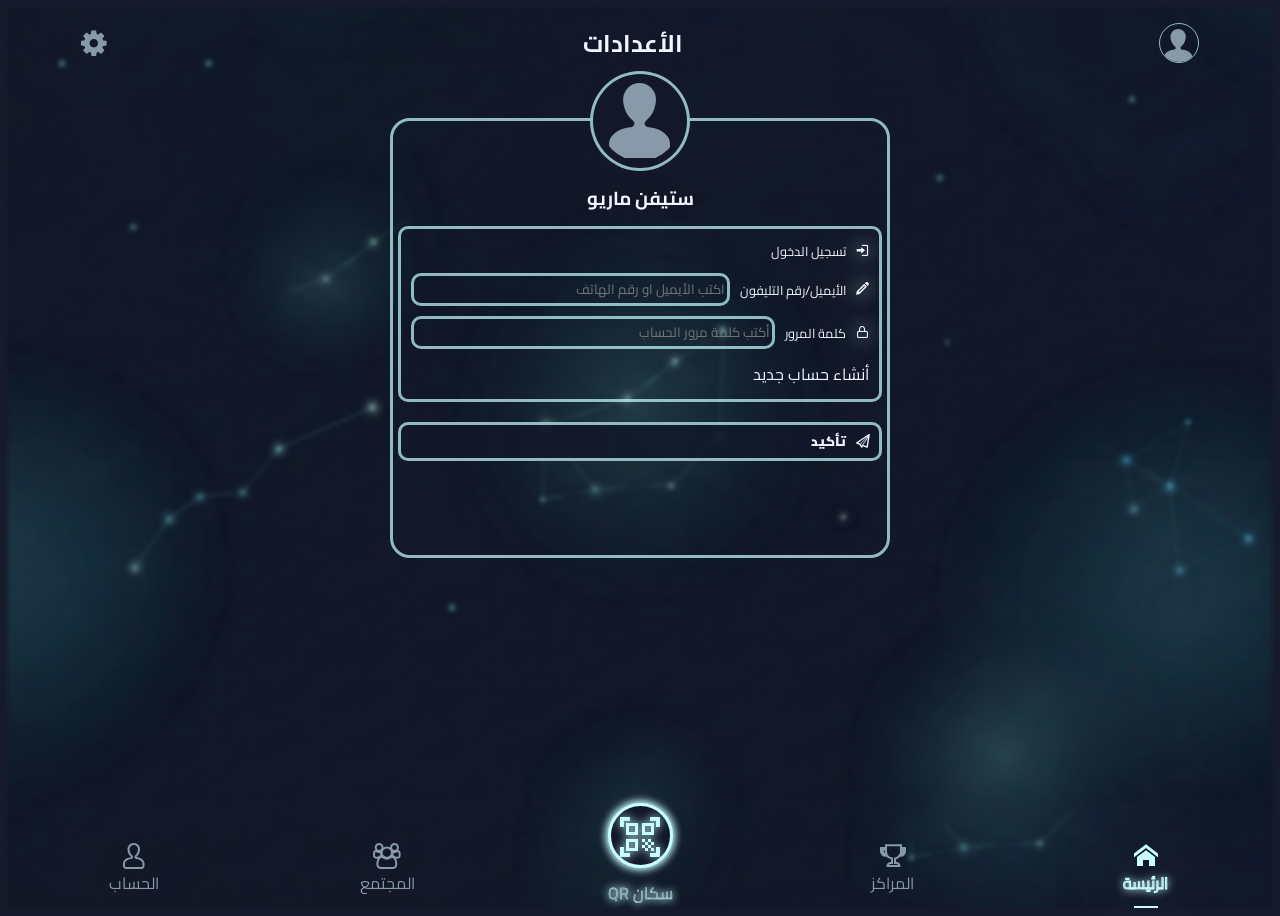
==== commit b0b36eed: "adding download app btn and function" ====
--- a/index.html
+++ b/index.html
@@ -10,7 +10,7 @@
   <link rel="stylesheet" href="assets/css/index.css">
   <script type="module" src="assets/js/index.js" defer></script>
   <script src="assets/js/tools-js/qrcode-scanner.js" defer></script>
-  <link rel="stylesheet" href="assets/icons/font/style.css">
+  <link rel="manifest" href="assets/raw-text-code/app-initialization.json">
 </head>
 
 <body>
--- a/assets/css/index.css
+++ b/assets/css/index.css
@@ -1,4 +1,4 @@
-@import url(../icons/font/style.css);
+@import url(../icons/style.css);
 @import url(./homePage.css);
 @import url(./rankPage.css);
 @import url(./comunityPage.css);
@@ -32,7 +32,7 @@
 }
 
 * {
-  font-family: 'cairo', sans-serif, serif;
+  font-family: 'cairo','icomoon', sans-serif, serif !important;
   color: var(--text-color);
   box-sizing: border-box;
   color: var(--text-color);
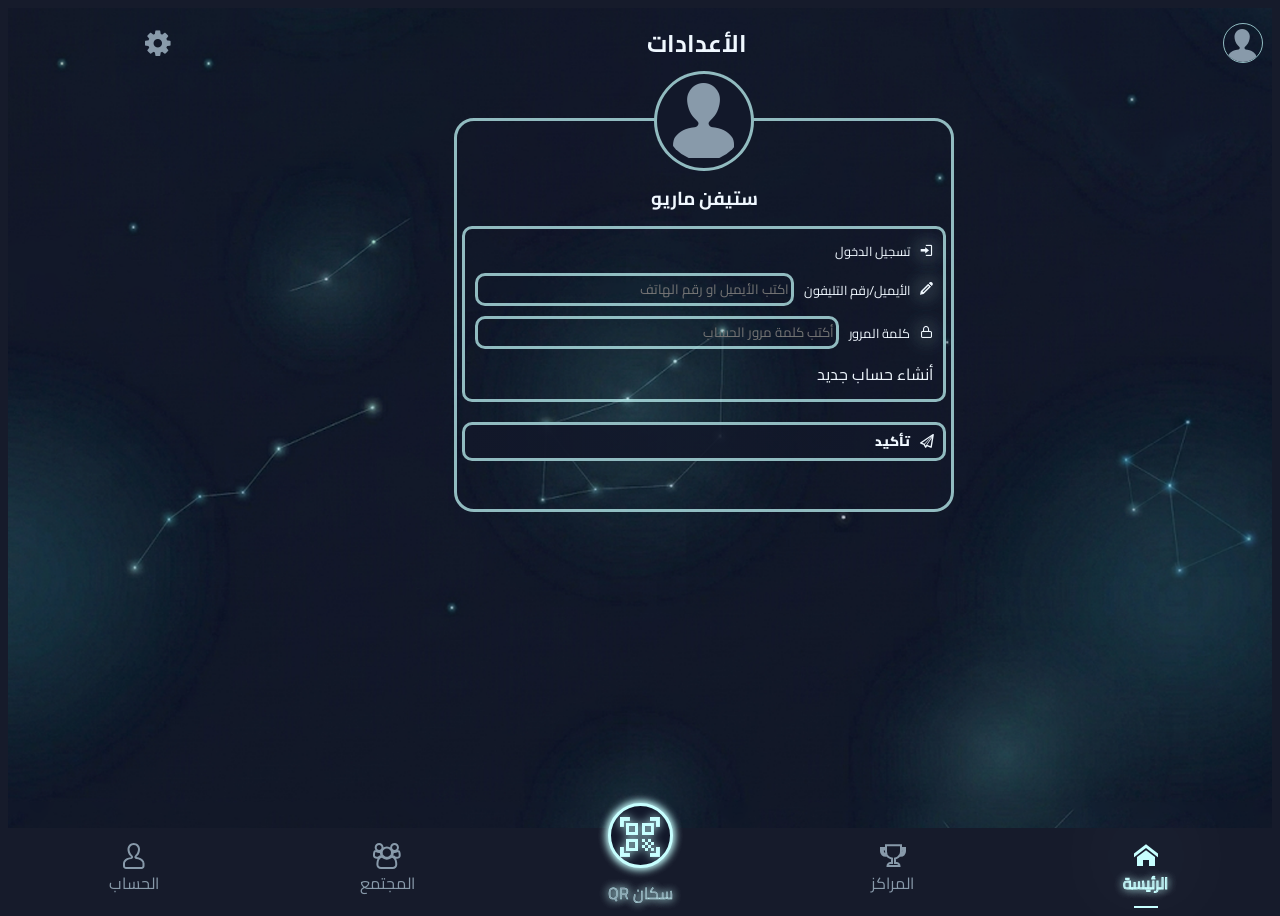
==== commit 7cd00d16: "make messages banner overlay" ====
--- a/index.html
+++ b/index.html
@@ -16,6 +16,9 @@
 <body>
   <section id="qrcodePage"><div class="icon-cancel" id="cancelQrBtn"></div></section>
   <section id="MainContainer">
+    <div id="messagesBarContainer">
+      <div id="messagesBar"></div>
+    </div>
     <homePage id="homePage">
       <div class="loadingContainer">
         <div class="icon-spinner"></div>
--- a/assets/css/index.css
+++ b/assets/css/index.css
@@ -76,6 +76,7 @@
   flex-direction: column;
   height: 100dvh;
 }
+
 option{
   background-color: var(--background-color);
 }
@@ -89,25 +90,13 @@
   flex: 1;
   scroll-snap-type: x mandatory;
   direction: var(--main-direction);
-}
-section#MainContainer::before {
-  content: '';
-  position: absolute;
-  width: 100%;
-  height: 100%;
-  top: 0;
-  left: 0;
-  background-size: cover;
+   background-size: cover;
   background-image: var(--background-image);
   background-repeat: no-repeat;
   background-origin: border-box;
-  backdrop-filter: blur(2px);
-  filter: blur(2px);
-  z-index: -10;
-  overflow: hidden;
-}
-
-body>section#MainContainer>* {
+  position: relative;
+}
+body>section#MainContainer>*:not(#messagesBarContainer) {
   min-width: 100%;
   max-width: 100%;
   height: 100%;
@@ -370,3 +359,70 @@
 }
 
 /* #endregion */
+
+/* #region messages bar */
+#messagesBarContainer{
+  position: absolute !important;
+  min-width: calc(100dvw * 4);
+  height: 100%;
+}
+#messagesBar{
+  position: sticky;
+  width: 100dvw;
+  height: 100%;
+  top: 0;
+  left: 0;
+  z-index: 20;
+  pointer-events: none;
+  display: flex;
+  flex-direction: column;
+  justify-content: end;
+  direction: var(--main-direction);
+}
+#messagesBarContainer #messagesBar .overlayMessage{
+  padding: 10px;
+  background-color: color-mix(in srgb, red 80%, transparent);
+  border-radius: 10px;
+  border: red solid;
+  max-width: 60%;
+  width: fit-content;
+  min-width: 150px;
+  position: relative;
+  animation: messagesrtl 5s forwards;
+}
+
+@keyframes messagesltr {
+  0%{
+    left: -100%;
+  }15%{
+    left: 10%;
+  }20%{
+    left: 0%;
+  }80%{
+    left: 0%;
+  }85%{
+    left: -10%;
+  }99.99%{
+    left: 100%;
+  }100%{
+    display: none;
+  }
+}
+@keyframes messagesrtl {
+  0%{
+    left: 100%;
+  }15%{
+    left: -10%;
+  }20%{
+    left: 0%;
+  }80%{
+    left: 0%;
+  }85%{
+    left: 10%;
+  }99.99%{
+    left: -100%;
+  }100%{
+    display: none;
+  }
+}
+/* #endregion */
